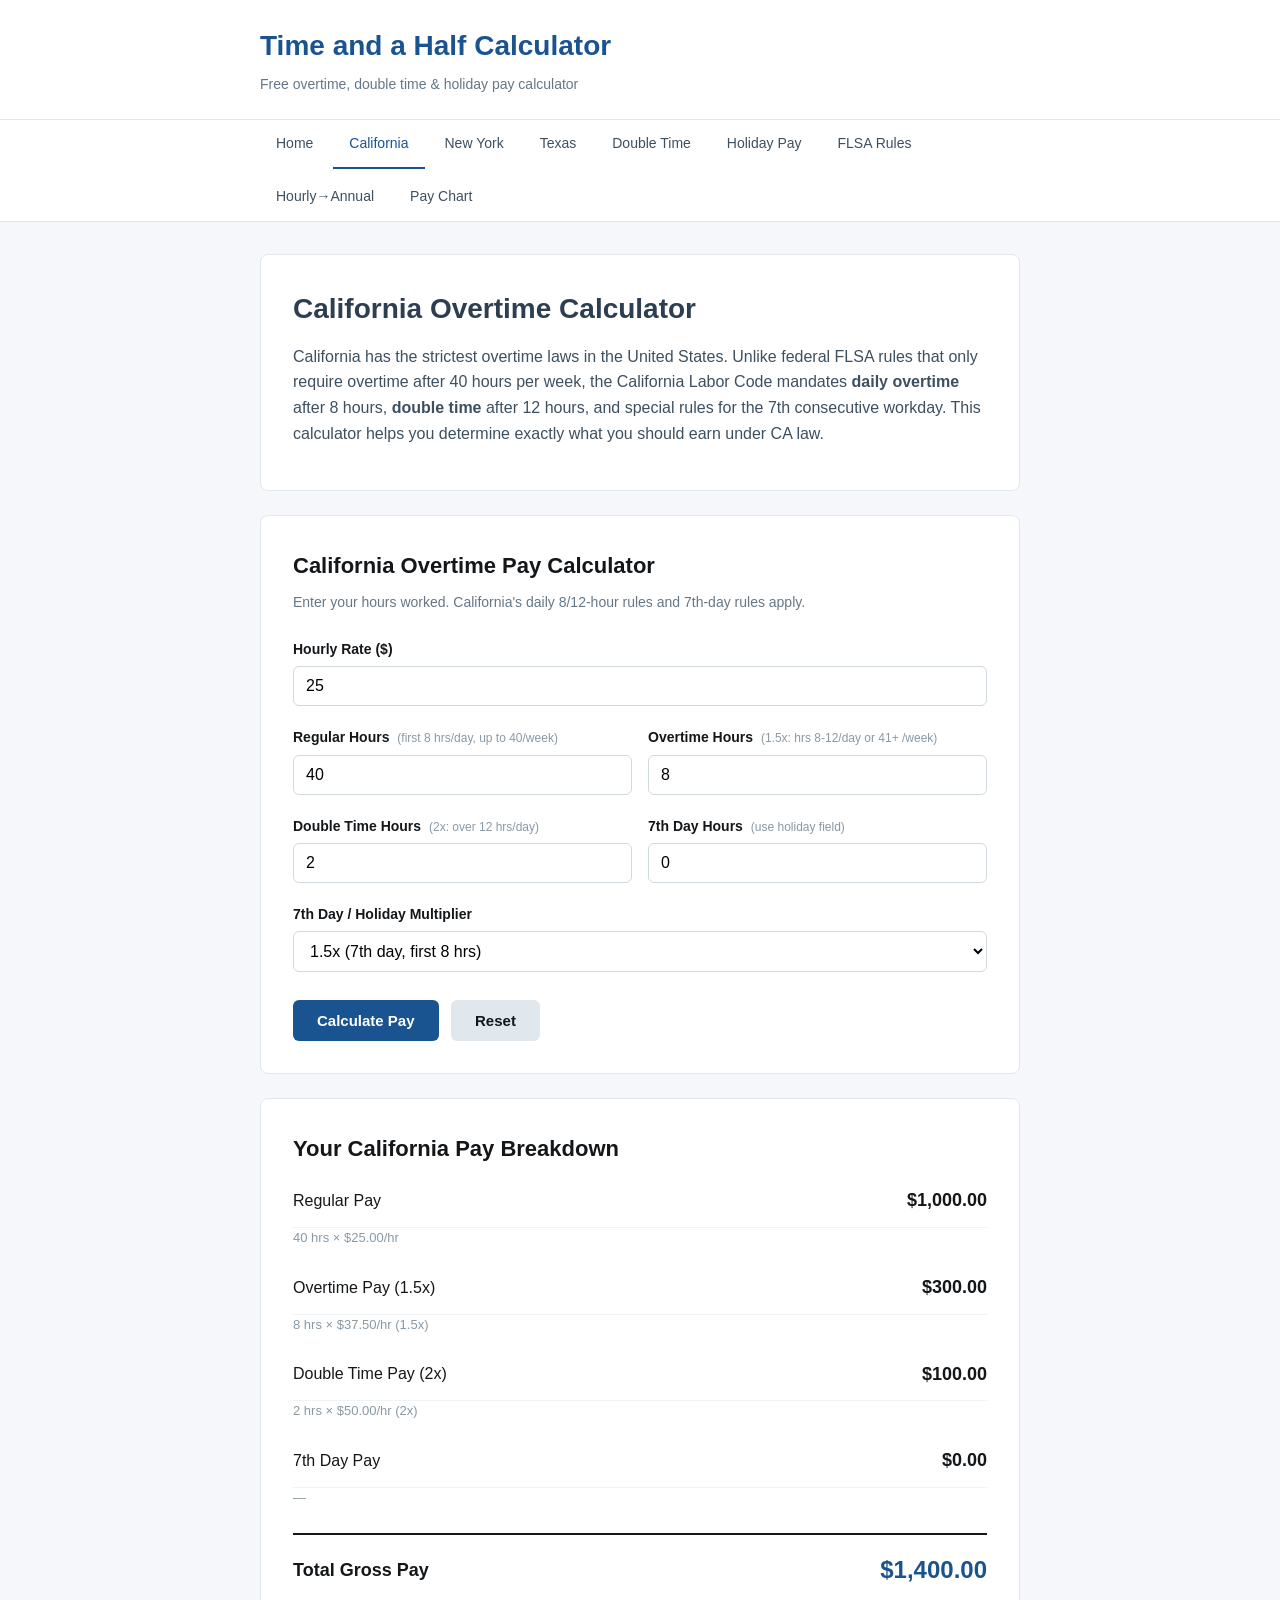
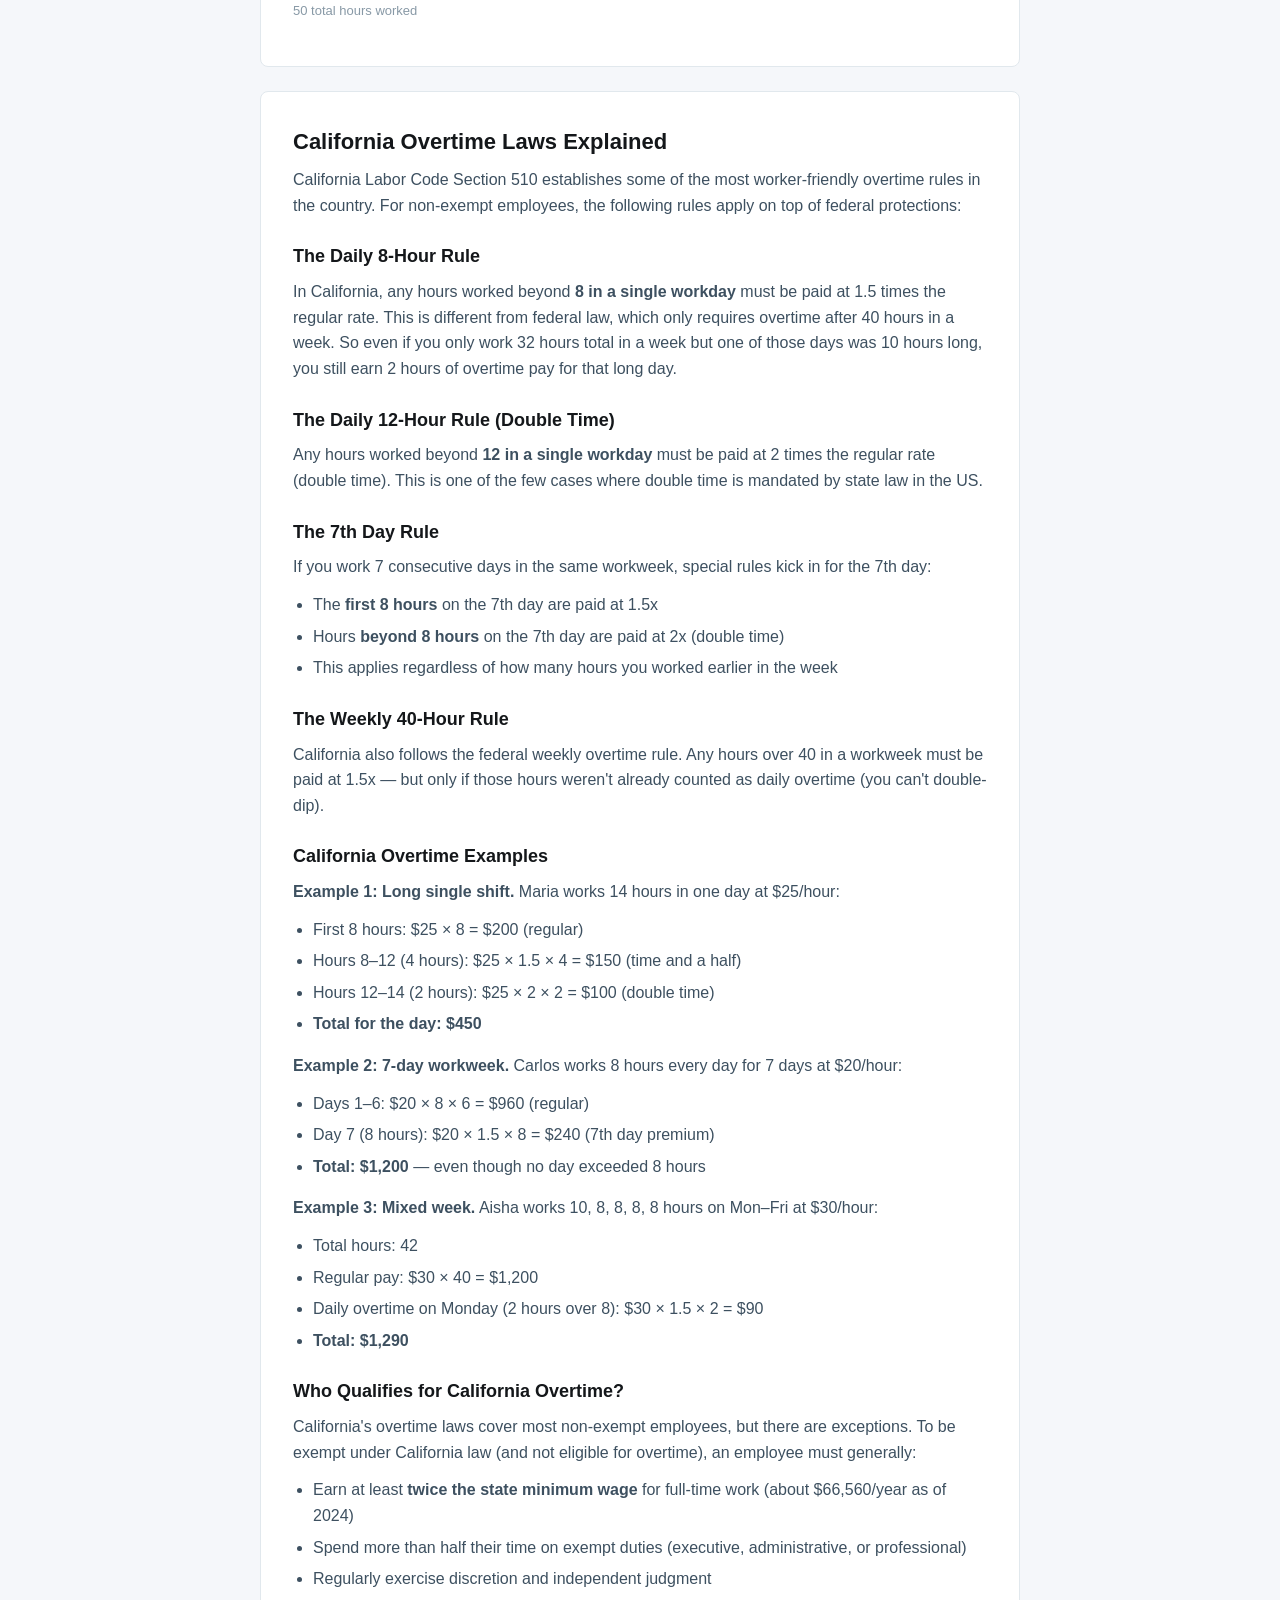
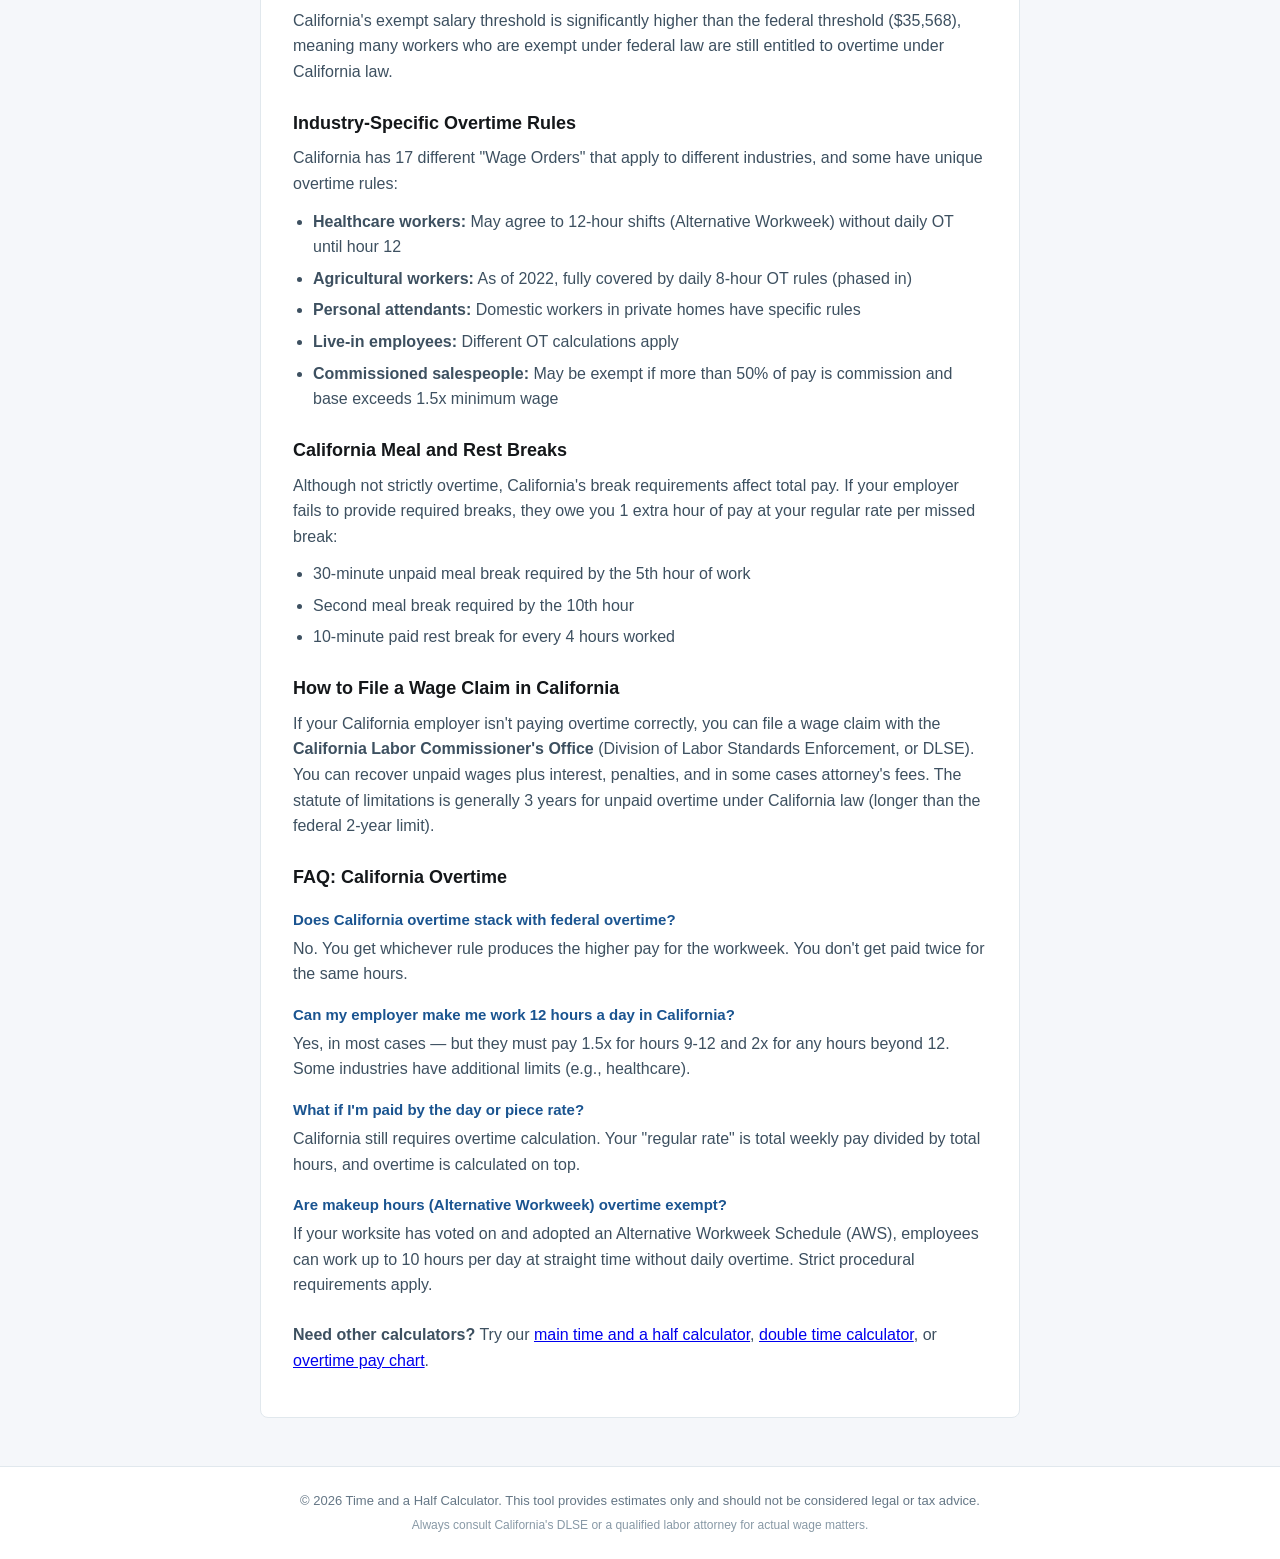
==== california-overtime-calculator/index.html @ 60767f4d "Initial commit: time and a half calculator website 9-page SEO-focused overtime pay calculator target" ====
<!DOCTYPE html>
<html lang="en">
<head>
<meta charset="UTF-8">
<meta name="viewport" content="width=device-width, initial-scale=1.0">
<title>California Overtime Calculator | Daily &amp; Weekly OT Pay (8/12 Hour Rules)</title>
<meta name="description" content="Free California overtime calculator. Compute daily 1.5x after 8 hours, 2x after 12 hours, plus 7th-day overtime rules. CA Labor Code compliant for 2026.">
<meta name="keywords" content="california overtime calculator, california overtime laws, daily overtime california, california 8 hour rule, california 12 hour rule, 7th day overtime">
<meta name="robots" content="index, follow">
<meta name="theme-color" content="#1a5490">

<link rel="canonical" href="https://timeandahalfcalculator.one/california-overtime-calculator/">
<link rel="icon" type="image/svg+xml" href="data:image/svg+xml,%3Csvg xmlns='http://www.w3.org/2000/svg' viewBox='0 0 100 100'%3E%3Ctext y='.9em' font-size='90'%3E%F0%9F%92%B0%3C/text%3E%3C/svg%3E">

<meta property="og:type" content="website">
<meta property="og:url" content="https://timeandahalfcalculator.one/california-overtime-calculator/">
<meta property="og:title" content="California Overtime Calculator | Daily &amp; Weekly OT Pay">
<meta property="og:description" content="Calculate California overtime: 1.5x after 8 hours/day, 2x after 12 hours/day, 7th-day rules. Free CA Labor Code compliant tool.">

<link rel="stylesheet" href="../style.css">

<script type="application/ld+json">
{
  "@context": "https://schema.org",
  "@type": "WebApplication",
  "name": "California Overtime Calculator",
  "url": "https://timeandahalfcalculator.one/california-overtime-calculator/",
  "description": "Free California overtime calculator with daily 8/12 hour rules and 7th-day overtime support.",
  "applicationCategory": "FinanceApplication",
  "operatingSystem": "Any",
  "offers": {
    "@type": "Offer",
    "price": "0",
    "priceCurrency": "USD"
  }
}
</script>
<script type="application/ld+json">
{
  "@context": "https://schema.org",
  "@type": "BreadcrumbList",
  "itemListElement": [
    {"@type": "ListItem", "position": 1, "name": "Home", "item": "https://timeandahalfcalculator.one/"},
    {"@type": "ListItem", "position": 2, "name": "California Overtime Calculator", "item": "https://timeandahalfcalculator.one/california-overtime-calculator/"}
  ]
}
</script>
</head>
<body>

<header class="site-header">
  <div class="container">
    <h1 class="logo"><a href="../">Time and a Half Calculator</a></h1>
    <p class="tagline">Free overtime, double time &amp; holiday pay calculator</p>
  </div>
</header>

<nav class="site-nav">
  <div class="container">
    <ul>
      <li><a href="../">Home</a></li>
      <li><a href="../california-overtime-calculator/" class="active">California</a></li>
      <li><a href="../new-york-overtime-calculator/">New York</a></li>
      <li><a href="../texas-overtime-calculator/">Texas</a></li>
      <li><a href="../double-time-calculator/">Double Time</a></li>
      <li><a href="../holiday-pay-calculator/">Holiday Pay</a></li>
      <li><a href="../flsa-overtime-rules/">FLSA Rules</a></li>
      <li><a href="../hourly-to-annual-calculator/">Hourly→Annual</a></li>
      <li><a href="../overtime-pay-chart/">Pay Chart</a></li>
    </ul>
  </div>
</nav>

<main class="container">

  <section class="info-section" style="margin-top:0">
    <h1 style="font-size:28px;margin-bottom:12px">California Overtime Calculator</h1>
    <p>
      California has the strictest overtime laws in the United States. Unlike federal FLSA rules that only require
      overtime after 40 hours per week, the California Labor Code mandates <strong>daily overtime</strong> after 8 hours,
      <strong>double time</strong> after 12 hours, and special rules for the 7th consecutive workday. This calculator
      helps you determine exactly what you should earn under CA law.
    </p>
  </section>

  <section class="calculator-card">
    <h2>California Overtime Pay Calculator</h2>
    <p class="helper-text">Enter your hours worked. California's daily 8/12-hour rules and 7th-day rules apply.</p>

    <div class="input-group">
      <label for="hourlyRate">Hourly Rate ($)</label>
      <input type="number" id="hourlyRate" min="0" step="0.01" placeholder="e.g. 25.00" value="25">
    </div>

    <div class="input-row">
      <div class="input-group">
        <label for="regularHours">Regular Hours
          <span class="hint">(first 8 hrs/day, up to 40/week)</span>
        </label>
        <input type="number" id="regularHours" min="0" step="0.25" value="40">
      </div>

      <div class="input-group">
        <label for="overtimeHours">Overtime Hours
          <span class="hint">(1.5x: hrs 8-12/day or 41+ /week)</span>
        </label>
        <input type="number" id="overtimeHours" min="0" step="0.25" value="8">
      </div>
    </div>

    <div class="input-row">
      <div class="input-group">
        <label for="doubleHours">Double Time Hours
          <span class="hint">(2x: over 12 hrs/day)</span>
        </label>
        <input type="number" id="doubleHours" min="0" step="0.25" value="2">
      </div>

      <div class="input-group">
        <label for="holidayHours">7th Day Hours
          <span class="hint">(use holiday field)</span>
        </label>
        <input type="number" id="holidayHours" min="0" step="0.25" value="0">
      </div>
    </div>

    <div class="input-group">
      <label for="holidayMultiplier">7th Day / Holiday Multiplier</label>
      <select id="holidayMultiplier">
        <option value="1.5" selected>1.5x (7th day, first 8 hrs)</option>
        <option value="2">2.0x (7th day, hrs 8+)</option>
      </select>
    </div>

    <button id="calculateBtn" class="btn-primary">Calculate Pay</button>
    <button id="resetBtn" class="btn-secondary">Reset</button>
  </section>

  <section class="results-card" id="results">
    <h2>Your California Pay Breakdown</h2>
    <div class="result-row"><span class="result-label">Regular Pay</span><span class="result-value" id="regularPay">$0.00</span></div>
    <div class="result-detail" id="regularDetail">—</div>
    <div class="result-row"><span class="result-label">Overtime Pay (1.5x)</span><span class="result-value" id="overtimePay">$0.00</span></div>
    <div class="result-detail" id="overtimeDetail">—</div>
    <div class="result-row"><span class="result-label">Double Time Pay (2x)</span><span class="result-value" id="doublePay">$0.00</span></div>
    <div class="result-detail" id="doubleDetail">—</div>
    <div class="result-row"><span class="result-label">7th Day Pay</span><span class="result-value" id="holidayPay">$0.00</span></div>
    <div class="result-detail" id="holidayDetail">—</div>
    <div class="result-row total-row"><span class="result-label">Total Gross Pay</span><span class="result-value total-value" id="totalPay">$0.00</span></div>
    <div class="result-detail" id="totalDetail">—</div>
  </section>

  <section class="info-section">
    <h2>California Overtime Laws Explained</h2>
    <p>
      California Labor Code Section 510 establishes some of the most worker-friendly overtime rules in the country.
      For non-exempt employees, the following rules apply on top of federal protections:
    </p>

    <h3>The Daily 8-Hour Rule</h3>
    <p>
      In California, any hours worked beyond <strong>8 in a single workday</strong> must be paid at 1.5 times the
      regular rate. This is different from federal law, which only requires overtime after 40 hours in a week. So
      even if you only work 32 hours total in a week but one of those days was 10 hours long, you still earn
      2 hours of overtime pay for that long day.
    </p>

    <h3>The Daily 12-Hour Rule (Double Time)</h3>
    <p>
      Any hours worked beyond <strong>12 in a single workday</strong> must be paid at 2 times the regular rate
      (double time). This is one of the few cases where double time is mandated by state law in the US.
    </p>

    <h3>The 7th Day Rule</h3>
    <p>
      If you work 7 consecutive days in the same workweek, special rules kick in for the 7th day:
    </p>
    <ul>
      <li>The <strong>first 8 hours</strong> on the 7th day are paid at 1.5x</li>
      <li>Hours <strong>beyond 8 hours</strong> on the 7th day are paid at 2x (double time)</li>
      <li>This applies regardless of how many hours you worked earlier in the week</li>
    </ul>

    <h3>The Weekly 40-Hour Rule</h3>
    <p>
      California also follows the federal weekly overtime rule. Any hours over 40 in a workweek must be paid at
      1.5x — but only if those hours weren't already counted as daily overtime (you can't double-dip).
    </p>

    <h3>California Overtime Examples</h3>
    <p><strong>Example 1: Long single shift.</strong> Maria works 14 hours in one day at $25/hour:</p>
    <ul>
      <li>First 8 hours: $25 × 8 = $200 (regular)</li>
      <li>Hours 8–12 (4 hours): $25 × 1.5 × 4 = $150 (time and a half)</li>
      <li>Hours 12–14 (2 hours): $25 × 2 × 2 = $100 (double time)</li>
      <li><strong>Total for the day: $450</strong></li>
    </ul>

    <p><strong>Example 2: 7-day workweek.</strong> Carlos works 8 hours every day for 7 days at $20/hour:</p>
    <ul>
      <li>Days 1–6: $20 × 8 × 6 = $960 (regular)</li>
      <li>Day 7 (8 hours): $20 × 1.5 × 8 = $240 (7th day premium)</li>
      <li><strong>Total: $1,200</strong> — even though no day exceeded 8 hours</li>
    </ul>

    <p><strong>Example 3: Mixed week.</strong> Aisha works 10, 8, 8, 8, 8 hours on Mon–Fri at $30/hour:</p>
    <ul>
      <li>Total hours: 42</li>
      <li>Regular pay: $30 × 40 = $1,200</li>
      <li>Daily overtime on Monday (2 hours over 8): $30 × 1.5 × 2 = $90</li>
      <li><strong>Total: $1,290</strong></li>
    </ul>

    <h3>Who Qualifies for California Overtime?</h3>
    <p>
      California's overtime laws cover most non-exempt employees, but there are exceptions. To be exempt under
      California law (and not eligible for overtime), an employee must generally:
    </p>
    <ul>
      <li>Earn at least <strong>twice the state minimum wage</strong> for full-time work (about $66,560/year as of 2024)</li>
      <li>Spend more than half their time on exempt duties (executive, administrative, or professional)</li>
      <li>Regularly exercise discretion and independent judgment</li>
    </ul>
    <p>
      California's exempt salary threshold is significantly higher than the federal threshold ($35,568), meaning many
      workers who are exempt under federal law are still entitled to overtime under California law.
    </p>

    <h3>Industry-Specific Overtime Rules</h3>
    <p>
      California has 17 different "Wage Orders" that apply to different industries, and some have unique overtime rules:
    </p>
    <ul>
      <li><strong>Healthcare workers:</strong> May agree to 12-hour shifts (Alternative Workweek) without daily OT until hour 12</li>
      <li><strong>Agricultural workers:</strong> As of 2022, fully covered by daily 8-hour OT rules (phased in)</li>
      <li><strong>Personal attendants:</strong> Domestic workers in private homes have specific rules</li>
      <li><strong>Live-in employees:</strong> Different OT calculations apply</li>
      <li><strong>Commissioned salespeople:</strong> May be exempt if more than 50% of pay is commission and base exceeds 1.5x minimum wage</li>
    </ul>

    <h3>California Meal and Rest Breaks</h3>
    <p>
      Although not strictly overtime, California's break requirements affect total pay. If your employer fails to
      provide required breaks, they owe you 1 extra hour of pay at your regular rate per missed break:
    </p>
    <ul>
      <li>30-minute unpaid meal break required by the 5th hour of work</li>
      <li>Second meal break required by the 10th hour</li>
      <li>10-minute paid rest break for every 4 hours worked</li>
    </ul>

    <h3>How to File a Wage Claim in California</h3>
    <p>
      If your California employer isn't paying overtime correctly, you can file a wage claim with the
      <strong>California Labor Commissioner's Office</strong> (Division of Labor Standards Enforcement, or DLSE).
      You can recover unpaid wages plus interest, penalties, and in some cases attorney's fees. The statute of limitations
      is generally 3 years for unpaid overtime under California law (longer than the federal 2-year limit).
    </p>

    <h3>FAQ: California Overtime</h3>
    <div class="faq">
      <h4>Does California overtime stack with federal overtime?</h4>
      <p>No. You get whichever rule produces the higher pay for the workweek. You don't get paid twice for the same hours.</p>

      <h4>Can my employer make me work 12 hours a day in California?</h4>
      <p>Yes, in most cases — but they must pay 1.5x for hours 9-12 and 2x for any hours beyond 12. Some industries have additional limits (e.g., healthcare).</p>

      <h4>What if I'm paid by the day or piece rate?</h4>
      <p>California still requires overtime calculation. Your "regular rate" is total weekly pay divided by total hours, and overtime is calculated on top.</p>

      <h4>Are makeup hours (Alternative Workweek) overtime exempt?</h4>
      <p>If your worksite has voted on and adopted an Alternative Workweek Schedule (AWS), employees can work up to 10 hours per day at straight time without daily overtime. Strict procedural requirements apply.</p>
    </div>

    <p style="margin-top:24px">
      <strong>Need other calculators?</strong> Try our
      <a href="../">main time and a half calculator</a>,
      <a href="../double-time-calculator/">double time calculator</a>, or
      <a href="../overtime-pay-chart/">overtime pay chart</a>.
    </p>
  </section>

</main>

<footer class="site-footer">
  <div class="container">
    <p>&copy; 2026 Time and a Half Calculator. This tool provides estimates only and should not be considered legal or tax advice.</p>
    <p class="disclaimer">Always consult California's DLSE or a qualified labor attorney for actual wage matters.</p>
  </div>
</footer>

<script src="../script.js"></script>
</body>
</html>
---- style.css ----
/* Reset & Base */
* {
  margin: 0;
  padding: 0;
  box-sizing: border-box;
}

body {
  font-family: -apple-system, BlinkMacSystemFont, "Segoe UI", Roboto, Oxygen, Ubuntu, sans-serif;
  background: #f5f7fa;
  color: #2c3e50;
  line-height: 1.6;
  font-size: 16px;
}

.container {
  max-width: 800px;
  margin: 0 auto;
  padding: 0 20px;
}

/* Header */
.site-header {
  background: #ffffff;
  border-bottom: 1px solid #e1e8ed;
  padding: 24px 0;
  margin-bottom: 32px;
}

.logo {
  font-size: 28px;
  font-weight: 700;
  color: #1a5490;
  margin-bottom: 4px;
}

.logo a {
  color: inherit;
  text-decoration: none;
}

.logo a:hover {
  color: #144172;
}

/* Navigation */
.site-nav {
  background: #ffffff;
  border-bottom: 1px solid #e1e8ed;
  margin-bottom: 32px;
  margin-top: -32px;
}

.site-nav ul {
  list-style: none;
  display: flex;
  flex-wrap: wrap;
  gap: 4px;
  padding: 0;
}

.site-nav li {
  margin: 0;
}

.site-nav a {
  display: block;
  padding: 12px 16px;
  color: #3d5060;
  text-decoration: none;
  font-size: 14px;
  font-weight: 500;
  border-bottom: 2px solid transparent;
  transition: color 0.15s, border-color 0.15s;
}

.site-nav a:hover {
  color: #1a5490;
  border-bottom-color: #1a5490;
}

.site-nav a.active {
  color: #1a5490;
  border-bottom-color: #1a5490;
}

.tagline {
  color: #657786;
  font-size: 14px;
}

/* Calculator Card */
.calculator-card,
.results-card,
.info-section {
  background: #ffffff;
  border: 1px solid #e1e8ed;
  border-radius: 8px;
  padding: 32px;
  margin-bottom: 24px;
}

.calculator-card h2,
.results-card h2,
.info-section h2 {
  font-size: 22px;
  margin-bottom: 8px;
  color: #14171a;
}

.helper-text {
  color: #657786;
  font-size: 14px;
  margin-bottom: 24px;
}

/* Inputs */
.input-group {
  margin-bottom: 20px;
}

.input-row {
  display: grid;
  grid-template-columns: 1fr 1fr;
  gap: 16px;
}

label {
  display: block;
  font-weight: 600;
  font-size: 14px;
  color: #14171a;
  margin-bottom: 6px;
}

.hint {
  font-weight: 400;
  color: #8899a6;
  font-size: 12px;
  margin-left: 4px;
}

input[type="number"],
select {
  width: 100%;
  padding: 10px 12px;
  border: 1px solid #cfd9de;
  border-radius: 6px;
  font-size: 16px;
  background: #ffffff;
  transition: border-color 0.15s, box-shadow 0.15s;
}

input[type="number"]:focus,
select:focus {
  outline: none;
  border-color: #1a5490;
  box-shadow: 0 0 0 3px rgba(26, 84, 144, 0.12);
}

/* Buttons */
.btn-primary,
.btn-secondary {
  padding: 12px 24px;
  border: none;
  border-radius: 6px;
  font-size: 15px;
  font-weight: 600;
  cursor: pointer;
  transition: background 0.15s, transform 0.05s;
  margin-right: 8px;
  margin-top: 8px;
}

.btn-primary {
  background: #1a5490;
  color: #ffffff;
}

.btn-primary:hover {
  background: #144172;
}

.btn-primary:active {
  transform: translateY(1px);
}

.btn-secondary {
  background: #e1e8ed;
  color: #14171a;
}

.btn-secondary:hover {
  background: #cfd9de;
}

/* Results */
.result-row {
  display: flex;
  justify-content: space-between;
  align-items: center;
  padding: 12px 0;
  border-bottom: 1px solid #f0f3f5;
}

.result-label {
  font-weight: 500;
  color: #14171a;
}

.result-value {
  font-weight: 600;
  font-size: 18px;
  color: #14171a;
  font-variant-numeric: tabular-nums;
}

.result-detail {
  font-size: 13px;
  color: #8899a6;
  padding-bottom: 12px;
}

.total-row {
  margin-top: 12px;
  padding-top: 16px;
  border-top: 2px solid #14171a;
  border-bottom: none;
}

.total-row .result-label {
  font-size: 18px;
  font-weight: 700;
}

.total-value {
  font-size: 24px;
  color: #1a5490;
}

/* Info Section */
.info-section h3 {
  font-size: 18px;
  margin-top: 24px;
  margin-bottom: 8px;
  color: #14171a;
}

.info-section h4 {
  font-size: 15px;
  margin-top: 16px;
  margin-bottom: 4px;
  color: #14171a;
}

.info-section p {
  margin-bottom: 12px;
  color: #3d5060;
}

.info-section ul {
  padding-left: 20px;
  margin-bottom: 16px;
  color: #3d5060;
}

.info-section li {
  margin-bottom: 6px;
}

.formula-box {
  background: #f5f7fa;
  border-left: 4px solid #1a5490;
  padding: 16px 20px;
  font-family: "SF Mono", Monaco, "Cascadia Code", Consolas, monospace;
  font-size: 15px;
  margin: 12px 0 16px;
  border-radius: 4px;
}

.faq h4 {
  color: #1a5490;
}

/* Pay Chart Table */
.table-wrap {
  overflow-x: auto;
  margin: 16px 0 20px;
  border: 1px solid #e1e8ed;
  border-radius: 6px;
}

.pay-table {
  width: 100%;
  border-collapse: collapse;
  font-size: 14px;
  background: #ffffff;
}

.pay-table thead {
  background: #f5f7fa;
}

.pay-table th {
  text-align: left;
  padding: 10px 12px;
  font-weight: 600;
  color: #14171a;
  border-bottom: 2px solid #e1e8ed;
  white-space: nowrap;
}

.pay-table td {
  padding: 10px 12px;
  color: #3d5060;
  border-bottom: 1px solid #f0f3f5;
  font-variant-numeric: tabular-nums;
}

.pay-table tbody tr:hover {
  background: #f9fbfc;
}

.pay-table tbody tr:last-child td {
  border-bottom: none;
}

/* Footer */
.site-footer {
  background: #ffffff;
  border-top: 1px solid #e1e8ed;
  padding: 24px 0;
  margin-top: 48px;
  text-align: center;
  color: #657786;
  font-size: 13px;
}

.disclaimer {
  margin-top: 4px;
  font-size: 12px;
  color: #8899a6;
}

/* Mobile */
@media (max-width: 600px) {
  .calculator-card,
  .results-card,
  .info-section {
    padding: 20px;
  }

  .input-row {
    grid-template-columns: 1fr;
    gap: 0;
  }

  .logo {
    font-size: 22px;
  }

  .total-value {
    font-size: 20px;
  }
}
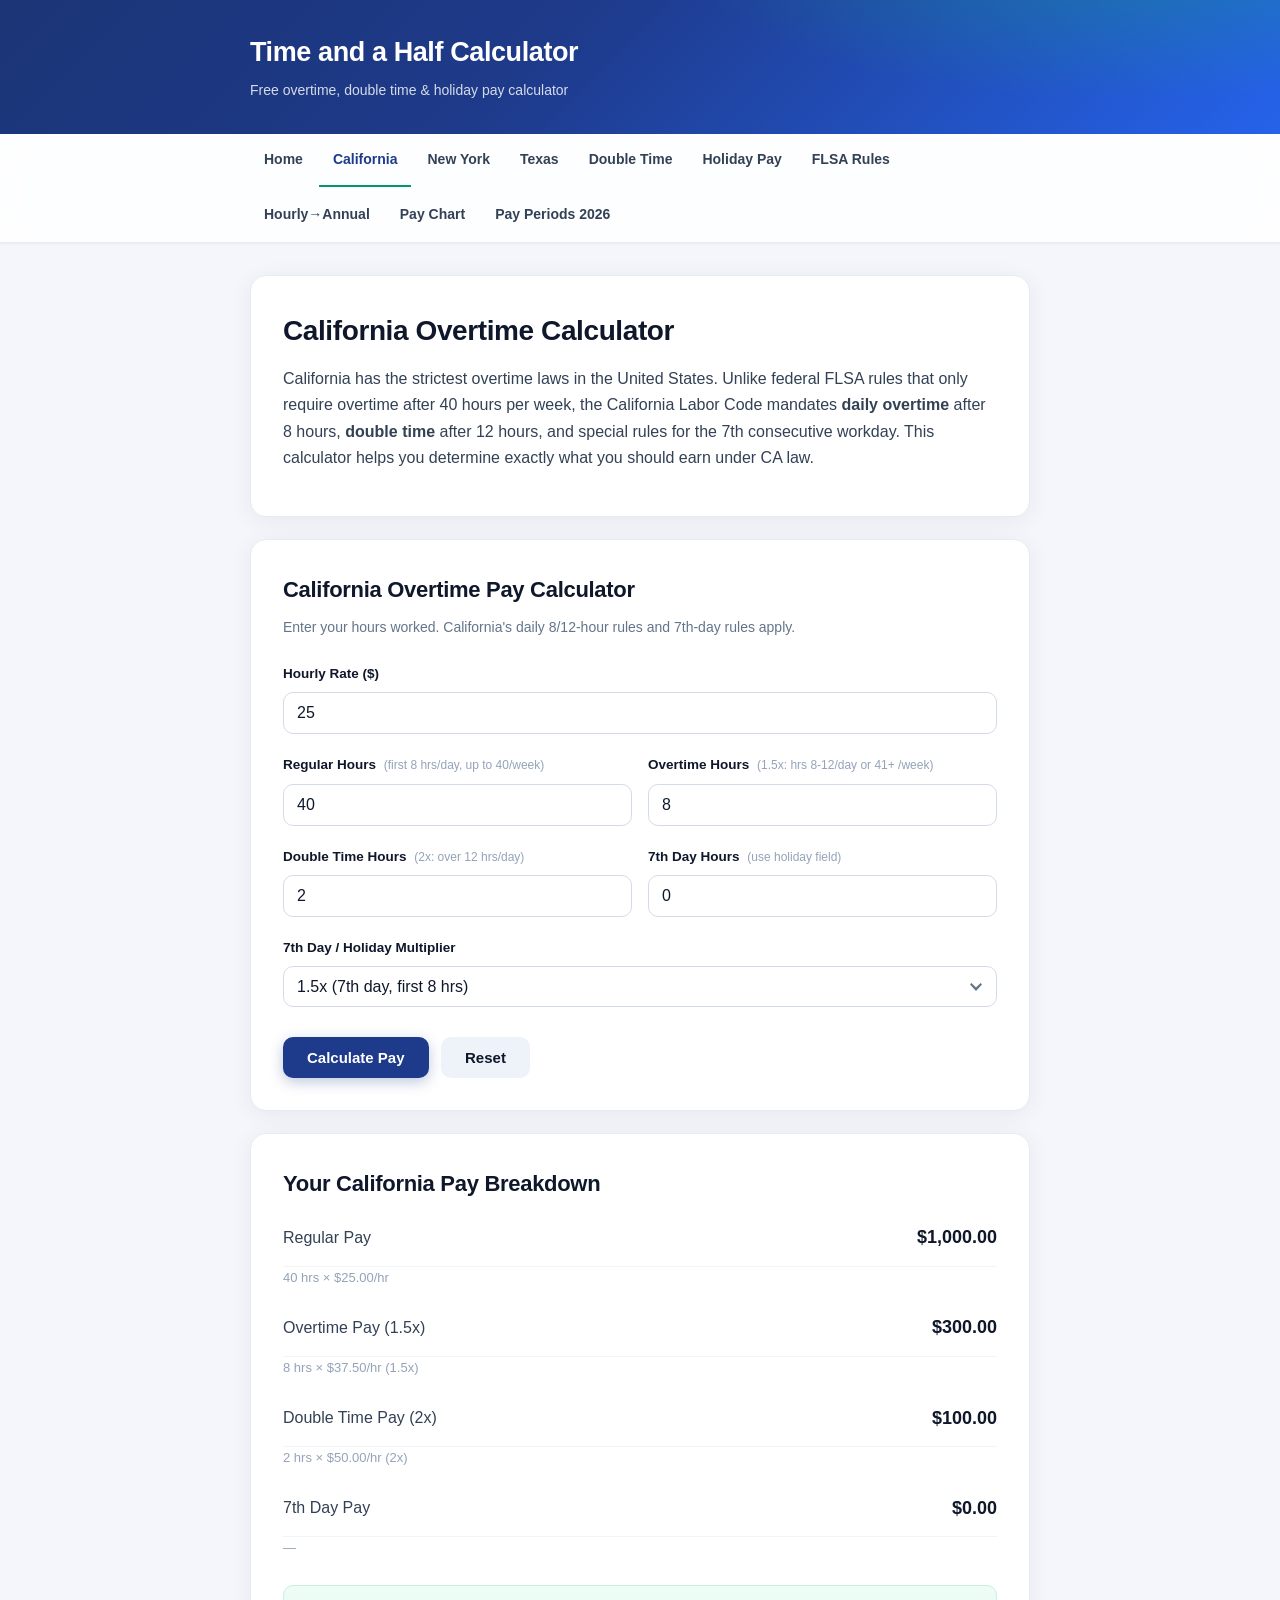
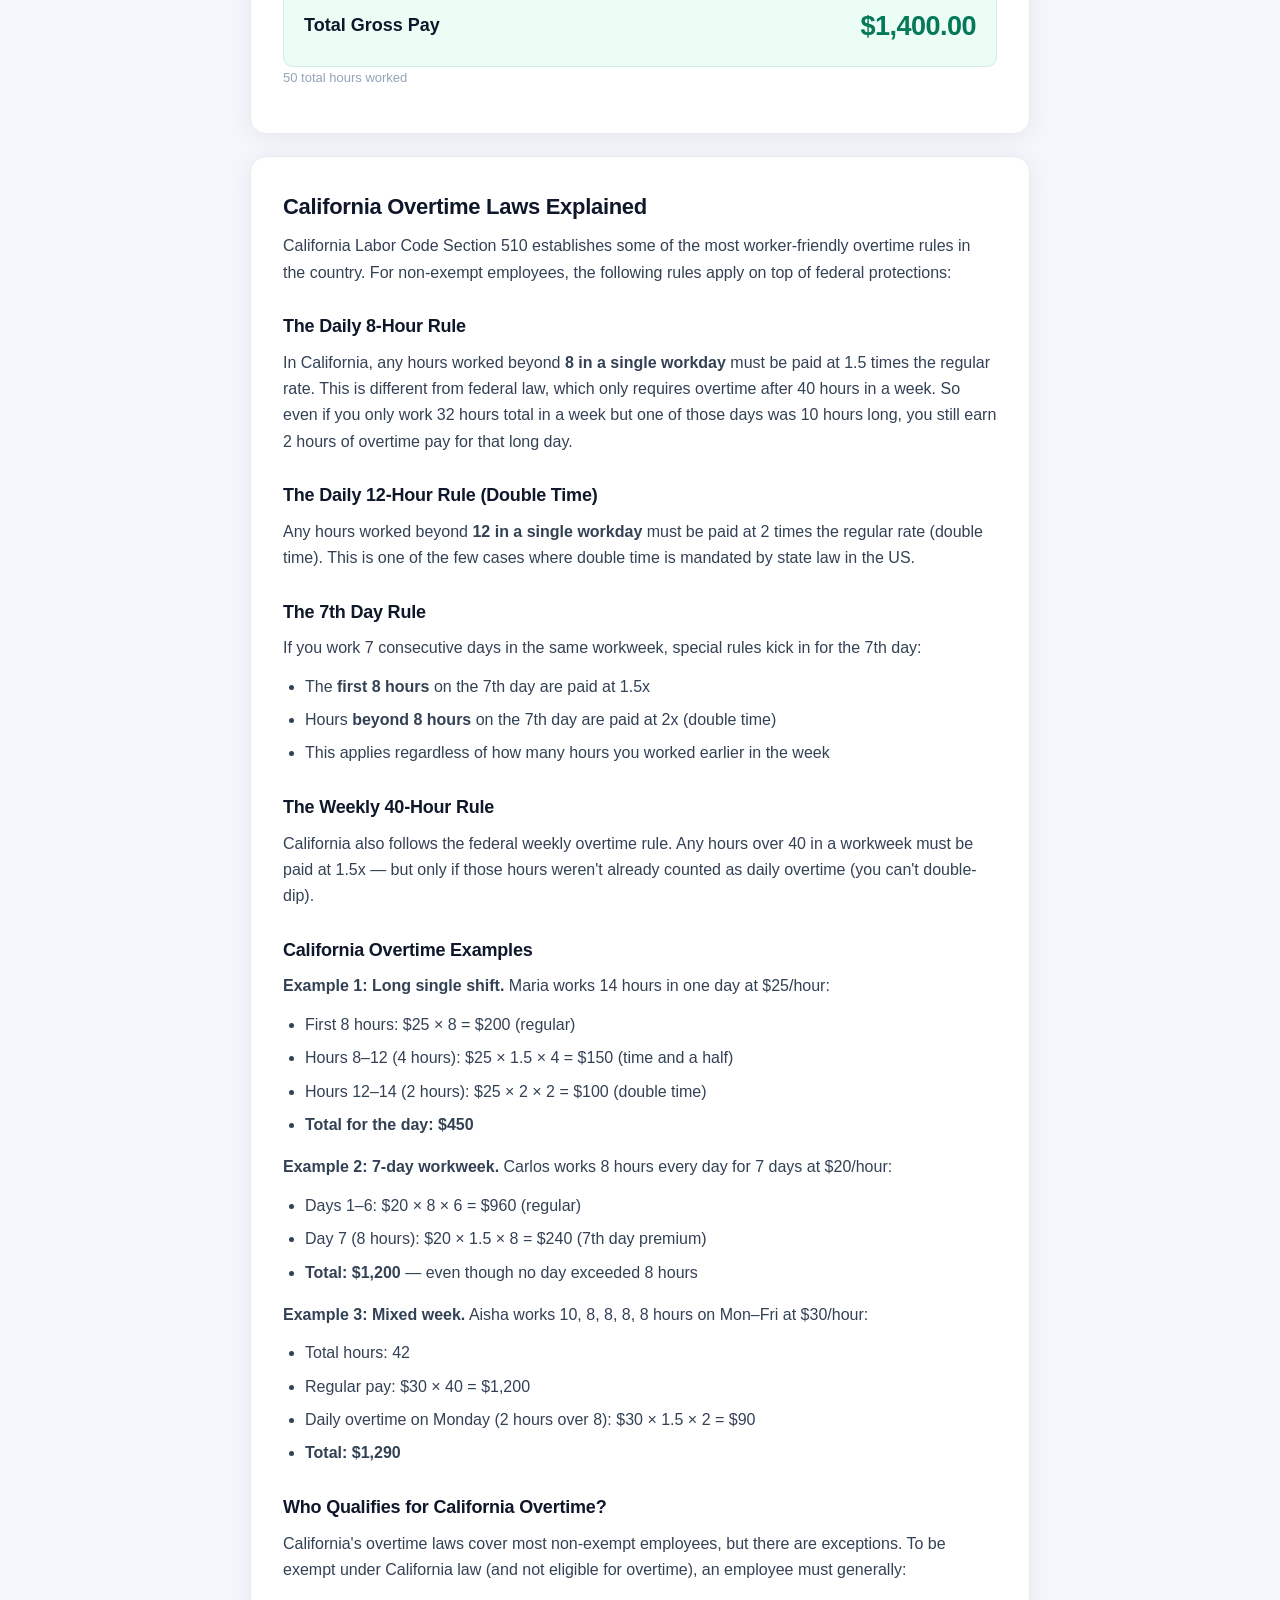
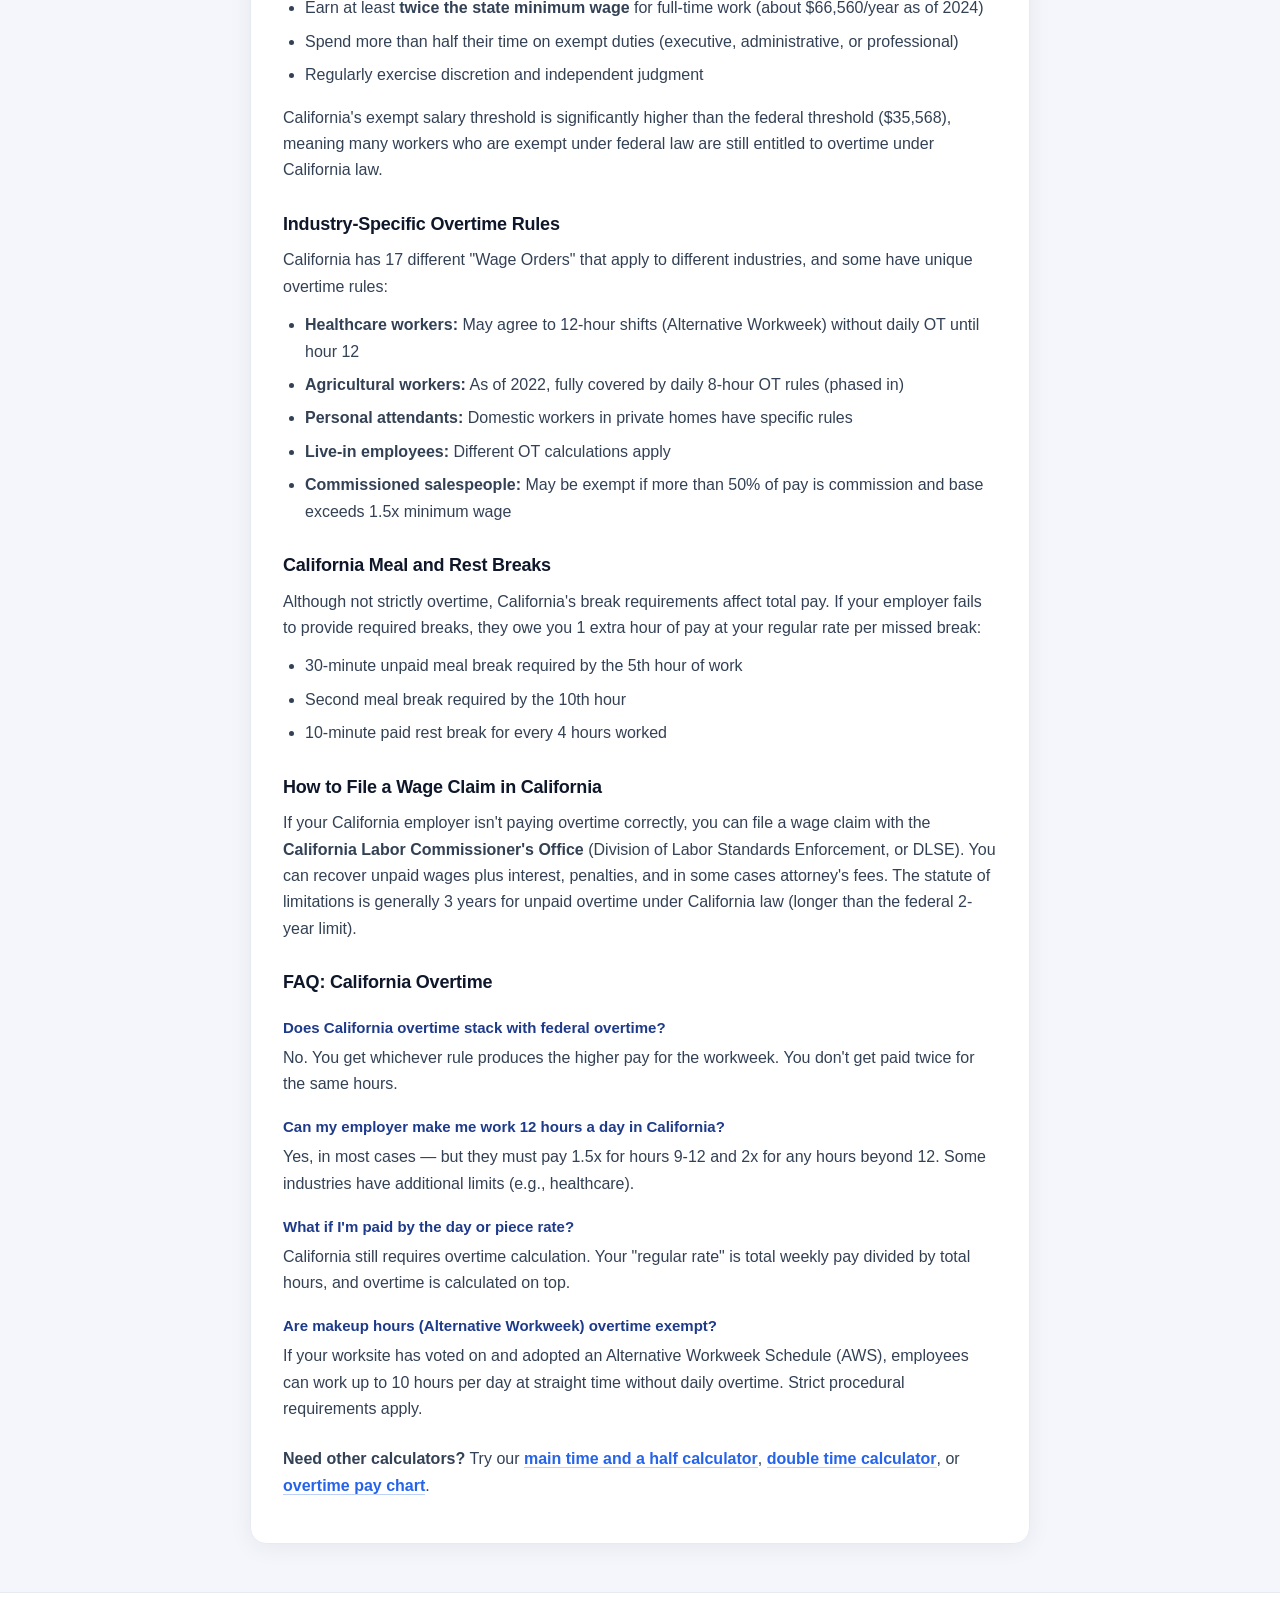
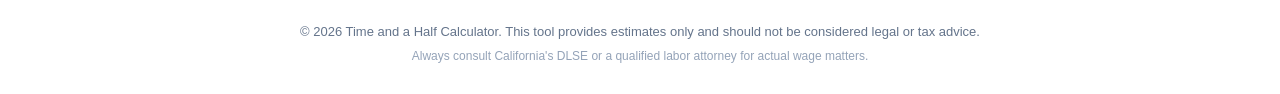
==== commit bd3d48d9: "Redesign site with Refined Fintech theme; add Pay Periods 2026 page Visual redesign (shared style.cs" ====
--- a/california-overtime-calculator/index.html
+++ b/california-overtime-calculator/index.html
@@ -7,15 +7,30 @@
 <meta name="description" content="Free California overtime calculator. Compute daily 1.5x after 8 hours, 2x after 12 hours, plus 7th-day overtime rules. CA Labor Code compliant for 2026.">
 <meta name="keywords" content="california overtime calculator, california overtime laws, daily overtime california, california 8 hour rule, california 12 hour rule, 7th day overtime">
 <meta name="robots" content="index, follow">
-<meta name="theme-color" content="#1a5490">
+<meta name="theme-color" content="#1e3a8a">
 
 <link rel="canonical" href="https://timeandahalfcalculator.one/california-overtime-calculator/">
-<link rel="icon" type="image/svg+xml" href="data:image/svg+xml,%3Csvg xmlns='http://www.w3.org/2000/svg' viewBox='0 0 100 100'%3E%3Ctext y='.9em' font-size='90'%3E%F0%9F%92%B0%3C/text%3E%3C/svg%3E">
 
 <meta property="og:type" content="website">
 <meta property="og:url" content="https://timeandahalfcalculator.one/california-overtime-calculator/">
 <meta property="og:title" content="California Overtime Calculator | Daily &amp; Weekly OT Pay">
 <meta property="og:description" content="Calculate California overtime: 1.5x after 8 hours/day, 2x after 12 hours/day, 7th-day rules. Free CA Labor Code compliant tool.">
+<meta property="og:image" content="https://timeandahalfcalculator.one/og-image.png">
+<meta property="og:image:width" content="1200">
+<meta property="og:image:height" content="630">
+<meta property="og:site_name" content="Time and a Half Calculator">
+
+
+<!-- Twitter -->
+<meta name="twitter:card" content="summary">
+<meta name="twitter:title" content="California Overtime Calculator | Daily &amp; Weekly OT Pay">
+<meta name="twitter:description" content="Calculate California overtime: 1.5x after 8 hours/day, 2x after 12 hours/day, 7th-day rules. Free CA Labor Code compliant tool.">
+<meta name="twitter:image" content="https://timeandahalfcalculator.one/og-image.png">
+
+<link rel="icon" type="image/x-icon" href="/favicon.ico">
+<link rel="icon" type="image/png" sizes="32x32" href="/favicon-32.png">
+<link rel="icon" type="image/png" sizes="16x16" href="/favicon-16.png">
+<link rel="apple-touch-icon" sizes="180x180" href="/favicon-180.png">
 
 <link rel="stylesheet" href="../style.css">
 
@@ -50,7 +65,7 @@
 
 <header class="site-header">
   <div class="container">
-    <h1 class="logo"><a href="../">Time and a Half Calculator</a></h1>
+    <div class="logo"><a href="../">Time and a Half Calculator</a></div>
     <p class="tagline">Free overtime, double time &amp; holiday pay calculator</p>
   </div>
 </header>
@@ -67,6 +82,7 @@
       <li><a href="../flsa-overtime-rules/">FLSA Rules</a></li>
       <li><a href="../hourly-to-annual-calculator/">Hourly→Annual</a></li>
       <li><a href="../overtime-pay-chart/">Pay Chart</a></li>
+      <li><a href="../pay-periods-2026/">Pay Periods 2026</a></li>
     </ul>
   </div>
 </nav>
--- a/style.css
+++ b/style.css
@@ -1,3 +1,46 @@
+/* ==========================================================================
+   Time and a Half Calculator — Refined Fintech theme
+   Authority indigo × money-positive emerald. System fonts, no web fonts.
+   ========================================================================== */
+
+/* Design tokens */
+:root {
+  /* Surfaces & neutrals */
+  --bg:        #f4f6fb;
+  --bg-soft:   #eef2f9;
+  --surface:   #ffffff;
+  --ink:       #0f172a;
+  --ink-2:     #334155;
+  --ink-3:     #64748b;
+  --ink-4:     #94a3b8;
+  --line:      #e6eaf2;
+  --line-2:    #d4dbe8;
+
+  /* Brand — deep indigo (authority / trust) */
+  --brand:       #1e3a8a;
+  --brand-700:   #1e40af;
+  --brand-600:   #2563eb;
+  --brand-soft:  #eef2fb;
+  --ring:        rgba(30, 58, 138, 0.16);
+
+  /* Accent — emerald (money / positive / totals) */
+  --accent:      #059669;
+  --accent-700:  #047857;
+  --accent-soft: #ecfdf5;
+
+  /* Elevation */
+  --shadow-sm: 0 1px 2px rgba(15, 23, 42, 0.05);
+  --shadow-md: 0 4px 24px rgba(2, 6, 23, 0.06);
+  --shadow-lg: 0 14px 40px rgba(2, 6, 23, 0.10);
+
+  /* Shape */
+  --radius:    16px;
+  --radius-sm: 10px;
+  --radius-xs: 8px;
+
+  --ease: cubic-bezier(0.2, 0.7, 0.2, 1);
+}
+
 /* Reset & Base */
 * {
   margin: 0;
@@ -5,32 +48,58 @@
   box-sizing: border-box;
 }
 
+html { scroll-behavior: smooth; }
+
 body {
   font-family: -apple-system, BlinkMacSystemFont, "Segoe UI", Roboto, Oxygen, Ubuntu, sans-serif;
-  background: #f5f7fa;
-  color: #2c3e50;
-  line-height: 1.6;
+  background:
+    radial-gradient(1200px 600px at 100% -10%, #eaf0fb 0%, rgba(234, 240, 251, 0) 55%),
+    var(--bg);
+  color: var(--ink);
+  line-height: 1.65;
   font-size: 16px;
-}
+  -webkit-font-smoothing: antialiased;
+  text-rendering: optimizeLegibility;
+}
+
+::selection {
+  background: var(--brand);
+  color: #fff;
+}
+
+a { color: var(--brand-600); }
 
 .container {
-  max-width: 800px;
+  max-width: 820px;
   margin: 0 auto;
   padding: 0 20px;
 }
 
 /* Header */
 .site-header {
-  background: #ffffff;
-  border-bottom: 1px solid #e1e8ed;
-  padding: 24px 0;
-  margin-bottom: 32px;
-}
+  position: relative;
+  background: linear-gradient(135deg, #1b3576 0%, var(--brand) 42%, var(--brand-600) 100%);
+  color: #fff;
+  padding: 30px 0 32px;
+  margin-bottom: 0;
+  overflow: hidden;
+}
+
+.site-header::after {
+  content: "";
+  position: absolute;
+  inset: 0;
+  background: radial-gradient(640px 220px at 88% -40%, rgba(16, 185, 129, 0.35), rgba(16, 185, 129, 0) 70%);
+  pointer-events: none;
+}
+
+.site-header .container { position: relative; z-index: 1; }
 
 .logo {
-  font-size: 28px;
-  font-weight: 700;
-  color: #1a5490;
+  font-size: 27px;
+  font-weight: 800;
+  letter-spacing: -0.4px;
+  color: #fff;
   margin-bottom: 4px;
 }
 
@@ -39,85 +108,99 @@
   text-decoration: none;
 }
 
-.logo a:hover {
-  color: #144172;
-}
-
-/* Navigation */
+.logo a:hover { color: #fff; opacity: 0.92; }
+
+.tagline {
+  color: rgba(255, 255, 255, 0.82);
+  font-size: 14px;
+  font-weight: 500;
+}
+
+/* Navigation — sticky */
 .site-nav {
-  background: #ffffff;
-  border-bottom: 1px solid #e1e8ed;
+  position: sticky;
+  top: 0;
+  z-index: 50;
+  background: rgba(255, 255, 255, 0.86);
+  -webkit-backdrop-filter: saturate(180%) blur(12px);
+  backdrop-filter: saturate(180%) blur(12px);
+  border-bottom: 1px solid var(--line);
+  box-shadow: var(--shadow-sm);
   margin-bottom: 32px;
-  margin-top: -32px;
 }
 
 .site-nav ul {
   list-style: none;
   display: flex;
   flex-wrap: wrap;
-  gap: 4px;
+  gap: 2px;
   padding: 0;
 }
 
-.site-nav li {
-  margin: 0;
-}
+.site-nav li { margin: 0; }
 
 .site-nav a {
+  position: relative;
   display: block;
-  padding: 12px 16px;
-  color: #3d5060;
+  padding: 14px 14px;
+  color: var(--ink-2);
   text-decoration: none;
   font-size: 14px;
-  font-weight: 500;
+  font-weight: 600;
   border-bottom: 2px solid transparent;
-  transition: color 0.15s, border-color 0.15s;
-}
-
-.site-nav a:hover {
-  color: #1a5490;
-  border-bottom-color: #1a5490;
-}
+  transition: color 0.18s var(--ease), border-color 0.18s var(--ease);
+}
+
+.site-nav a:hover { color: var(--brand); }
 
 .site-nav a.active {
-  color: #1a5490;
-  border-bottom-color: #1a5490;
-}
-
-.tagline {
-  color: #657786;
-  font-size: 14px;
-}
-
-/* Calculator Card */
+  color: var(--brand);
+  border-bottom-color: var(--accent);
+}
+
+/* Cards */
 .calculator-card,
 .results-card,
 .info-section {
-  background: #ffffff;
-  border: 1px solid #e1e8ed;
-  border-radius: 8px;
+  background: var(--surface);
+  border: 1px solid var(--line);
+  border-radius: var(--radius);
   padding: 32px;
-  margin-bottom: 24px;
+  margin-bottom: 22px;
+  box-shadow: var(--shadow-md);
+  animation: rise 0.55s var(--ease) both;
+}
+
+.calculator-card { animation-delay: 0.02s; }
+.results-card    { animation-delay: 0.10s; }
+.info-section    { animation-delay: 0.18s; }
+
+@keyframes rise {
+  from { opacity: 0; transform: translateY(14px); }
+  to   { opacity: 1; transform: none; }
 }
 
 .calculator-card h2,
 .results-card h2,
 .info-section h2 {
   font-size: 22px;
+  font-weight: 700;
+  letter-spacing: -0.3px;
   margin-bottom: 8px;
-  color: #14171a;
-}
+  color: var(--ink);
+}
+
+/* Subpage in-content H1 (carries inline font-size) */
+h1 { letter-spacing: -0.4px; color: var(--ink); }
 
 .helper-text {
-  color: #657786;
+  color: var(--ink-3);
   font-size: 14px;
   margin-bottom: 24px;
 }
 
 /* Inputs */
-.input-group {
-  margin-bottom: 20px;
-}
+.input-group { margin-bottom: 20px; }
 
 .input-row {
   display: grid;
@@ -128,14 +211,14 @@
 label {
   display: block;
   font-weight: 600;
-  font-size: 14px;
-  color: #14171a;
-  margin-bottom: 6px;
+  font-size: 13.5px;
+  color: var(--ink);
+  margin-bottom: 7px;
 }
 
 .hint {
   font-weight: 400;
-  color: #8899a6;
+  color: var(--ink-4);
   font-size: 12px;
   margin-left: 4px;
 }
@@ -143,19 +226,31 @@
 input[type="number"],
 select {
   width: 100%;
-  padding: 10px 12px;
-  border: 1px solid #cfd9de;
-  border-radius: 6px;
+  padding: 11px 13px;
+  border: 1px solid var(--line-2);
+  border-radius: var(--radius-sm);
   font-size: 16px;
-  background: #ffffff;
-  transition: border-color 0.15s, box-shadow 0.15s;
-}
+  color: var(--ink);
+  background: var(--surface);
+  transition: border-color 0.15s var(--ease), box-shadow 0.15s var(--ease);
+}
+
+input[type="number"]::placeholder { color: var(--ink-4); }
 
 input[type="number"]:focus,
 select:focus {
   outline: none;
-  border-color: #1a5490;
-  box-shadow: 0 0 0 3px rgba(26, 84, 144, 0.12);
+  border-color: var(--brand);
+  box-shadow: 0 0 0 4px var(--ring);
+}
+
+select {
+  appearance: none;
+  -webkit-appearance: none;
+  background-image: url("data:image/svg+xml,%3Csvg xmlns='http://www.w3.org/2000/svg' width='12' height='8' viewBox='0 0 12 8'%3E%3Cpath fill='%2364748b' d='M6 8 0 1.4 1.4 0 6 4.6 10.6 0 12 1.4z'/%3E%3C/svg%3E");
+  background-repeat: no-repeat;
+  background-position: right 14px center;
+  padding-right: 36px;
 }
 
 /* Buttons */
@@ -163,35 +258,36 @@
 .btn-secondary {
   padding: 12px 24px;
   border: none;
-  border-radius: 6px;
+  border-radius: var(--radius-sm);
   font-size: 15px;
-  font-weight: 600;
+  font-weight: 700;
   cursor: pointer;
-  transition: background 0.15s, transform 0.05s;
+  transition: background 0.18s var(--ease), box-shadow 0.18s var(--ease), transform 0.06s var(--ease);
   margin-right: 8px;
-  margin-top: 8px;
+  margin-top: 10px;
 }
 
 .btn-primary {
-  background: #1a5490;
-  color: #ffffff;
-}
-
-.btn-primary:hover {
-  background: #144172;
-}
-
-.btn-primary:active {
-  transform: translateY(1px);
-}
+  background: var(--brand);
+  color: #fff;
+  box-shadow: 0 4px 14px rgba(30, 58, 138, 0.28);
+}
+
+.btn-primary:hover { background: var(--brand-700); box-shadow: 0 6px 18px rgba(30, 58, 138, 0.34); }
+.btn-primary:active { transform: translateY(1px); }
 
 .btn-secondary {
-  background: #e1e8ed;
-  color: #14171a;
-}
-
-.btn-secondary:hover {
-  background: #cfd9de;
+  background: var(--bg-soft);
+  color: var(--ink);
+}
+
+.btn-secondary:hover { background: #e2e8f4; }
+.btn-secondary:active { transform: translateY(1px); }
+
+.btn-primary:focus-visible,
+.btn-secondary:focus-visible {
+  outline: none;
+  box-shadow: 0 0 0 4px var(--ring);
 }
 
 /* Results */
@@ -199,147 +295,168 @@
   display: flex;
   justify-content: space-between;
   align-items: center;
-  padding: 12px 0;
-  border-bottom: 1px solid #f0f3f5;
+  padding: 13px 0;
+  border-bottom: 1px solid #f1f4f9;
 }
 
 .result-label {
   font-weight: 500;
-  color: #14171a;
+  color: var(--ink-2);
 }
 
 .result-value {
   font-weight: 600;
   font-size: 18px;
-  color: #14171a;
+  color: var(--ink);
   font-variant-numeric: tabular-nums;
 }
 
 .result-detail {
   font-size: 13px;
-  color: #8899a6;
+  color: var(--ink-4);
   padding-bottom: 12px;
 }
 
 .total-row {
-  margin-top: 12px;
-  padding-top: 16px;
-  border-top: 2px solid #14171a;
-  border-bottom: none;
+  margin-top: 14px;
+  padding: 18px 20px;
+  border: 1px solid #cdeede;
+  border-radius: var(--radius-sm);
+  background: var(--accent-soft);
 }
 
 .total-row .result-label {
   font-size: 18px;
   font-weight: 700;
+  color: var(--ink);
 }
 
 .total-value {
-  font-size: 24px;
-  color: #1a5490;
+  font-size: 27px;
+  font-weight: 800;
+  color: var(--accent-700);
+  letter-spacing: -0.5px;
 }
 
 /* Info Section */
 .info-section h3 {
   font-size: 18px;
-  margin-top: 24px;
+  font-weight: 700;
+  letter-spacing: -0.2px;
+  margin-top: 26px;
   margin-bottom: 8px;
-  color: #14171a;
+  color: var(--ink);
 }
 
 .info-section h4 {
   font-size: 15px;
-  margin-top: 16px;
+  font-weight: 700;
+  margin-top: 18px;
   margin-bottom: 4px;
-  color: #14171a;
+  color: var(--ink);
 }
 
 .info-section p {
   margin-bottom: 12px;
-  color: #3d5060;
+  color: var(--ink-2);
 }
 
 .info-section ul {
-  padding-left: 20px;
+  padding-left: 22px;
   margin-bottom: 16px;
-  color: #3d5060;
-}
-
-.info-section li {
-  margin-bottom: 6px;
+  color: var(--ink-2);
+}
+
+.info-section li { margin-bottom: 7px; }
+
+/* In-content links */
+.info-section a,
+.site-footer a {
+  color: var(--brand-600);
+  text-decoration: none;
+  font-weight: 600;
+  border-bottom: 1px solid rgba(37, 99, 235, 0.3);
+  transition: color 0.15s var(--ease), border-color 0.15s var(--ease);
+}
+
+.info-section a:hover,
+.site-footer a:hover {
+  color: var(--brand-700);
+  border-bottom-color: var(--brand-600);
 }
 
 .formula-box {
-  background: #f5f7fa;
-  border-left: 4px solid #1a5490;
+  background: linear-gradient(var(--brand-soft), var(--brand-soft)) padding-box;
+  border: 1px solid #dde6f8;
+  border-left: 4px solid var(--brand);
   padding: 16px 20px;
-  font-family: "SF Mono", Monaco, "Cascadia Code", Consolas, monospace;
-  font-size: 15px;
+  font-family: "SF Mono", "Cascadia Code", Consolas, Monaco, monospace;
+  font-size: 14.5px;
+  color: var(--brand-700);
   margin: 12px 0 16px;
-  border-radius: 4px;
-}
-
-.faq h4 {
-  color: #1a5490;
-}
+  border-radius: var(--radius-xs);
+}
+
+.faq h4 { color: var(--brand); }
 
 /* Pay Chart Table */
 .table-wrap {
   overflow-x: auto;
   margin: 16px 0 20px;
-  border: 1px solid #e1e8ed;
-  border-radius: 6px;
+  border: 1px solid var(--line);
+  border-radius: var(--radius-sm);
+  box-shadow: var(--shadow-sm);
 }
 
 .pay-table {
   width: 100%;
   border-collapse: collapse;
   font-size: 14px;
-  background: #ffffff;
-}
-
-.pay-table thead {
-  background: #f5f7fa;
-}
+  background: var(--surface);
+}
+
+.pay-table thead { background: var(--bg-soft); }
 
 .pay-table th {
   text-align: left;
-  padding: 10px 12px;
-  font-weight: 600;
-  color: #14171a;
-  border-bottom: 2px solid #e1e8ed;
+  padding: 12px 14px;
+  font-weight: 700;
+  font-size: 12.5px;
+  text-transform: uppercase;
+  letter-spacing: 0.4px;
+  color: var(--ink-2);
+  border-bottom: 1px solid var(--line);
   white-space: nowrap;
 }
 
 .pay-table td {
-  padding: 10px 12px;
-  color: #3d5060;
-  border-bottom: 1px solid #f0f3f5;
+  padding: 11px 14px;
+  color: var(--ink-2);
+  border-bottom: 1px solid #f1f4f9;
   font-variant-numeric: tabular-nums;
 }
 
-.pay-table tbody tr:hover {
-  background: #f9fbfc;
-}
-
-.pay-table tbody tr:last-child td {
-  border-bottom: none;
-}
+.pay-table tbody tr { transition: background 0.12s var(--ease); }
+.pay-table tbody tr:hover { background: #f6f9fe; }
+.pay-table tbody tr:last-child td { border-bottom: none; }
 
 /* Footer */
 .site-footer {
-  background: #ffffff;
-  border-top: 1px solid #e1e8ed;
-  padding: 24px 0;
+  background: var(--surface);
+  border-top: 1px solid var(--line);
+  padding: 28px 0;
   margin-top: 48px;
   text-align: center;
-  color: #657786;
+  color: var(--ink-3);
   font-size: 13px;
 }
+
+.site-footer a { font-size: inherit; }
 
 .disclaimer {
   margin-top: 4px;
   font-size: 12px;
-  color: #8899a6;
+  color: var(--ink-4);
 }
 
 /* Mobile */
@@ -347,7 +464,7 @@
   .calculator-card,
   .results-card,
   .info-section {
-    padding: 20px;
+    padding: 22px;
   }
 
   .input-row {
@@ -355,11 +472,26 @@
     gap: 0;
   }
 
-  .logo {
-    font-size: 22px;
+  .logo { font-size: 22px; }
+
+  .total-value { font-size: 23px; }
+
+  /* Keep the sticky nav to a single scrollable row */
+  .site-nav ul {
+    flex-wrap: nowrap;
+    overflow-x: auto;
+    -webkit-overflow-scrolling: touch;
+    scrollbar-width: none;
   }
-
-  .total-value {
-    font-size: 20px;
-  }
-}
+  .site-nav ul::-webkit-scrollbar { display: none; }
+  .site-nav a { white-space: nowrap; padding: 13px 12px; }
+}
+
+/* Respect reduced-motion preferences */
+@media (prefers-reduced-motion: reduce) {
+  html { scroll-behavior: auto; }
+  .calculator-card,
+  .results-card,
+  .info-section { animation: none; }
+  * { transition: none !important; }
+}
